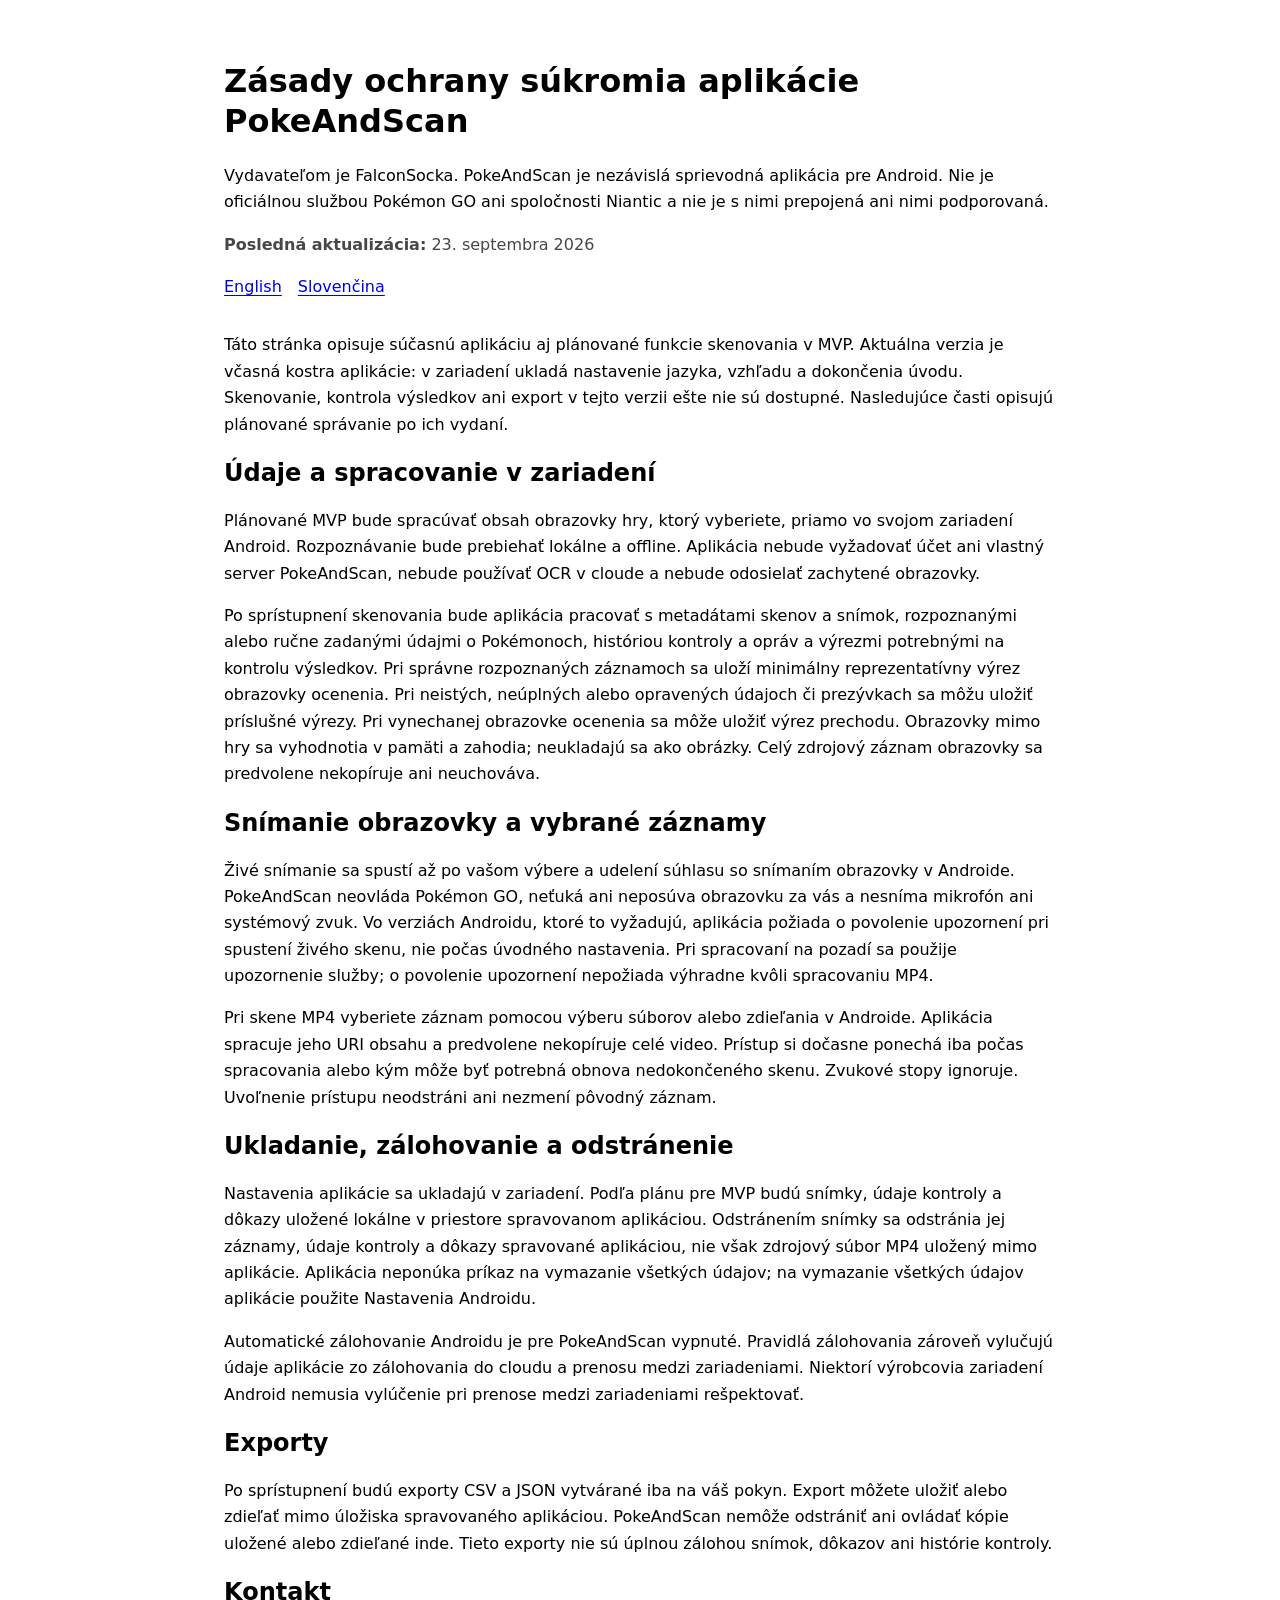
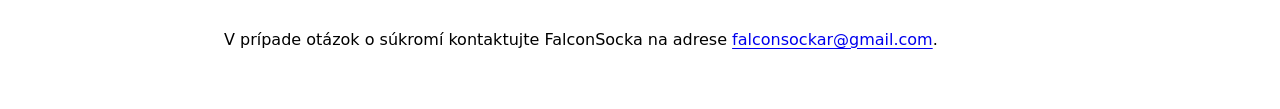
==== sk/index.html @ 6a5e6c2f "Add bilingual PokeAndScan privacy policy" ====
<!doctype html>
<html lang="sk">
  <head>
    <meta charset="utf-8">
    <meta name="viewport" content="width=device-width, initial-scale=1">
    <meta name="description" content="Zásady ochrany súkromia aplikácie PokeAndScan, nezávislej sprievodnej aplikácie pre Android.">
    <title>Zásady ochrany súkromia — PokeAndScan</title>
    <style>
      :root { color-scheme: light dark; font-family: system-ui, sans-serif; line-height: 1.65; }
      body { max-width: 52rem; margin: 0 auto; padding: 1.25rem; }
      nav { display: flex; gap: 1rem; flex-wrap: wrap; margin: 1rem 0 2rem; }
      h1, h2 { line-height: 1.25; }
      a { text-underline-offset: .18em; }
      .updated { color: color-mix(in srgb, currentColor 72%, transparent); }
      @media (min-width: 48rem) { body { padding: 2.5rem; } }
    </style>
  </head>
  <body>
    <header>
      <h1>Zásady ochrany súkromia aplikácie PokeAndScan</h1>
      <p>Vydavateľom je FalconSocka. PokeAndScan je nezávislá sprievodná aplikácia pre Android. Nie je oficiálnou službou Pokémon GO ani spoločnosti Niantic a nie je s nimi prepojená ani nimi podporovaná.</p>
      <p class="updated"><strong>Posledná aktualizácia:</strong> 23. septembra 2026</p>
      <nav aria-label="Výber jazyka">
        <a href="../en/" lang="en">English</a>
        <a href="../sk/" lang="sk" aria-current="page">Slovenčina</a>
      </nav>
    </header>

    <main>
      <p>Táto stránka opisuje súčasnú aplikáciu aj plánované funkcie skenovania v MVP. Aktuálna verzia je včasná kostra aplikácie: v zariadení ukladá nastavenie jazyka, vzhľadu a dokončenia úvodu. Skenovanie, kontrola výsledkov ani export v tejto verzii ešte nie sú dostupné. Nasledujúce časti opisujú plánované správanie po ich vydaní.</p>

      <h2>Údaje a spracovanie v zariadení</h2>
      <p>Plánované MVP bude spracúvať obsah obrazovky hry, ktorý vyberiete, priamo vo svojom zariadení Android. Rozpoznávanie bude prebiehať lokálne a offline. Aplikácia nebude vyžadovať účet ani vlastný server PokeAndScan, nebude používať OCR v cloude a nebude odosielať zachytené obrazovky.</p>
      <p>Po sprístupnení skenovania bude aplikácia pracovať s metadátami skenov a snímok, rozpoznanými alebo ručne zadanými údajmi o Pokémonoch, históriou kontroly a opráv a výrezmi potrebnými na kontrolu výsledkov. Pri správne rozpoznaných záznamoch sa uloží minimálny reprezentatívny výrez obrazovky ocenenia. Pri neistých, neúplných alebo opravených údajoch či prezývkach sa môžu uložiť príslušné výrezy. Pri vynechanej obrazovke ocenenia sa môže uložiť výrez prechodu. Obrazovky mimo hry sa vyhodnotia v pamäti a zahodia; neukladajú sa ako obrázky. Celý zdrojový záznam obrazovky sa predvolene nekopíruje ani neuchováva.</p>

      <h2>Snímanie obrazovky a vybrané záznamy</h2>
      <p>Živé snímanie sa spustí až po vašom výbere a udelení súhlasu so snímaním obrazovky v Androide. PokeAndScan neovláda Pokémon GO, neťuká ani neposúva obrazovku za vás a nesníma mikrofón ani systémový zvuk. Vo verziách Androidu, ktoré to vyžadujú, aplikácia požiada o povolenie upozornení pri spustení živého skenu, nie počas úvodného nastavenia. Pri spracovaní na pozadí sa použije upozornenie služby; o povolenie upozornení nepožiada výhradne kvôli spracovaniu MP4.</p>
      <p>Pri skene MP4 vyberiete záznam pomocou výberu súborov alebo zdieľania v Androide. Aplikácia spracuje jeho URI obsahu a predvolene nekopíruje celé video. Prístup si dočasne ponechá iba počas spracovania alebo kým môže byť potrebná obnova nedokončeného skenu. Zvukové stopy ignoruje. Uvoľnenie prístupu neodstráni ani nezmení pôvodný záznam.</p>

      <h2>Ukladanie, zálohovanie a odstránenie</h2>
      <p>Nastavenia aplikácie sa ukladajú v zariadení. Podľa plánu pre MVP budú snímky, údaje kontroly a dôkazy uložené lokálne v priestore spravovanom aplikáciou. Odstránením snímky sa odstránia jej záznamy, údaje kontroly a dôkazy spravované aplikáciou, nie však zdrojový súbor MP4 uložený mimo aplikácie. Aplikácia neponúka príkaz na vymazanie všetkých údajov; na vymazanie všetkých údajov aplikácie použite Nastavenia Androidu.</p>
      <p>Automatické zálohovanie Androidu je pre PokeAndScan vypnuté. Pravidlá zálohovania zároveň vylučujú údaje aplikácie zo zálohovania do cloudu a prenosu medzi zariadeniami. Niektorí výrobcovia zariadení Android nemusia vylúčenie pri prenose medzi zariadeniami rešpektovať.</p>

      <h2>Exporty</h2>
      <p>Po sprístupnení budú exporty CSV a JSON vytvárané iba na váš pokyn. Export môžete uložiť alebo zdieľať mimo úložiska spravovaného aplikáciou. PokeAndScan nemôže odstrániť ani ovládať kópie uložené alebo zdieľané inde. Tieto exporty nie sú úplnou zálohou snímok, dôkazov ani histórie kontroly.</p>

      <h2>Kontakt</h2>
      <p>V prípade otázok o súkromí kontaktujte FalconSocka na adrese <a id="privacy-email">falconsockar [at] gmail [dot] com</a>.</p>
    </main>

    <script>
      const email = ['falconsockar', 'gmail.com'].join('@');
      const link = document.getElementById('privacy-email');
      link.href = `mailto:${email}`;
      link.textContent = email;
    </script>
  </body>
</html>
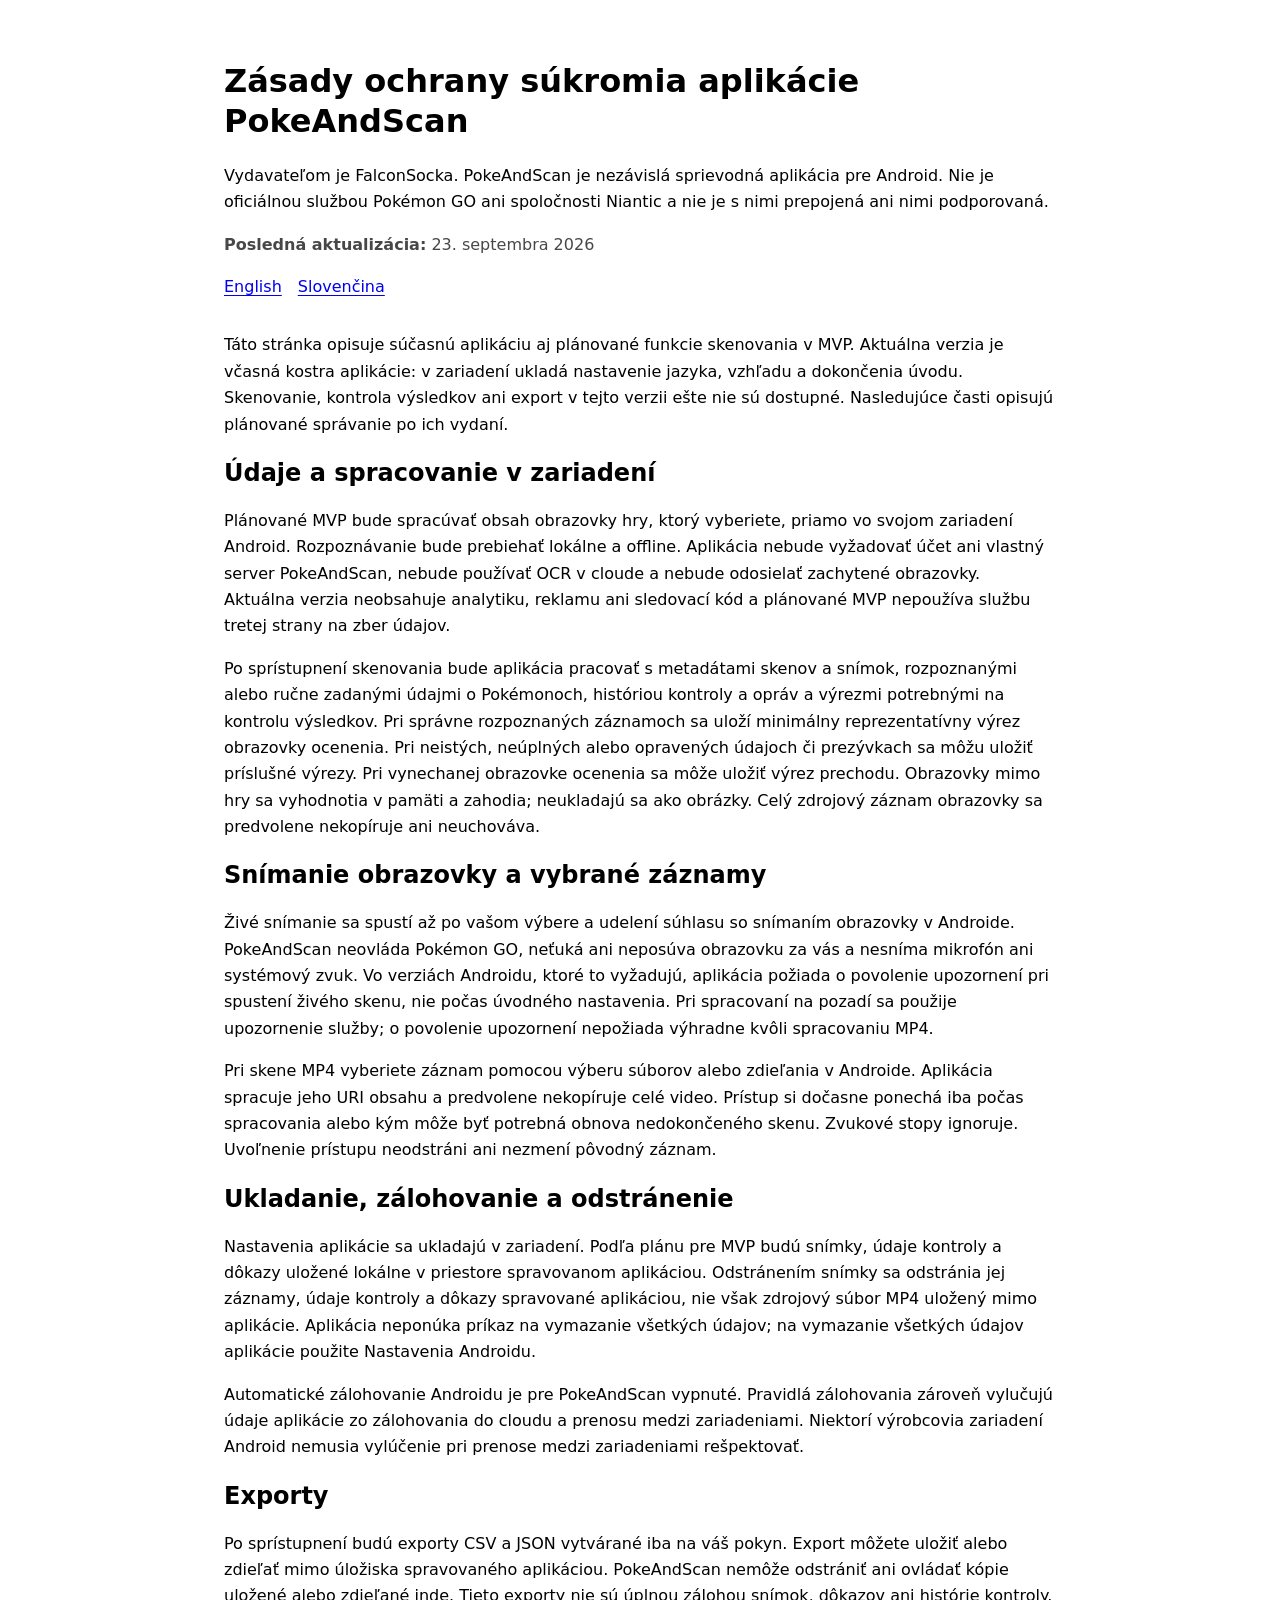
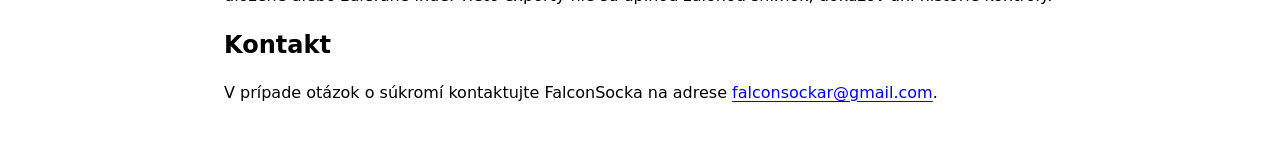
==== commit 1390dbc7: "Share policy assets and clarify data collection" ====
--- a/sk/index.html
+++ b/sk/index.html
@@ -5,15 +5,7 @@
     <meta name="viewport" content="width=device-width, initial-scale=1">
     <meta name="description" content="Zásady ochrany súkromia aplikácie PokeAndScan, nezávislej sprievodnej aplikácie pre Android.">
     <title>Zásady ochrany súkromia — PokeAndScan</title>
-    <style>
-      :root { color-scheme: light dark; font-family: system-ui, sans-serif; line-height: 1.65; }
-      body { max-width: 52rem; margin: 0 auto; padding: 1.25rem; }
-      nav { display: flex; gap: 1rem; flex-wrap: wrap; margin: 1rem 0 2rem; }
-      h1, h2 { line-height: 1.25; }
-      a { text-underline-offset: .18em; }
-      .updated { color: color-mix(in srgb, currentColor 72%, transparent); }
-      @media (min-width: 48rem) { body { padding: 2.5rem; } }
-    </style>
+    <link rel="stylesheet" href="../assets/privacy.css">
   </head>
   <body>
     <header>
@@ -30,7 +22,7 @@
       <p>Táto stránka opisuje súčasnú aplikáciu aj plánované funkcie skenovania v MVP. Aktuálna verzia je včasná kostra aplikácie: v zariadení ukladá nastavenie jazyka, vzhľadu a dokončenia úvodu. Skenovanie, kontrola výsledkov ani export v tejto verzii ešte nie sú dostupné. Nasledujúce časti opisujú plánované správanie po ich vydaní.</p>
 
       <h2>Údaje a spracovanie v zariadení</h2>
-      <p>Plánované MVP bude spracúvať obsah obrazovky hry, ktorý vyberiete, priamo vo svojom zariadení Android. Rozpoznávanie bude prebiehať lokálne a offline. Aplikácia nebude vyžadovať účet ani vlastný server PokeAndScan, nebude používať OCR v cloude a nebude odosielať zachytené obrazovky.</p>
+      <p>Plánované MVP bude spracúvať obsah obrazovky hry, ktorý vyberiete, priamo vo svojom zariadení Android. Rozpoznávanie bude prebiehať lokálne a offline. Aplikácia nebude vyžadovať účet ani vlastný server PokeAndScan, nebude používať OCR v cloude a nebude odosielať zachytené obrazovky. Aktuálna verzia neobsahuje analytiku, reklamu ani sledovací kód a plánované MVP nepoužíva službu tretej strany na zber údajov.</p>
       <p>Po sprístupnení skenovania bude aplikácia pracovať s metadátami skenov a snímok, rozpoznanými alebo ručne zadanými údajmi o Pokémonoch, históriou kontroly a opráv a výrezmi potrebnými na kontrolu výsledkov. Pri správne rozpoznaných záznamoch sa uloží minimálny reprezentatívny výrez obrazovky ocenenia. Pri neistých, neúplných alebo opravených údajoch či prezývkach sa môžu uložiť príslušné výrezy. Pri vynechanej obrazovke ocenenia sa môže uložiť výrez prechodu. Obrazovky mimo hry sa vyhodnotia v pamäti a zahodia; neukladajú sa ako obrázky. Celý zdrojový záznam obrazovky sa predvolene nekopíruje ani neuchováva.</p>
 
       <h2>Snímanie obrazovky a vybrané záznamy</h2>
@@ -47,12 +39,6 @@
       <h2>Kontakt</h2>
       <p>V prípade otázok o súkromí kontaktujte FalconSocka na adrese <a id="privacy-email">falconsockar [at] gmail [dot] com</a>.</p>
     </main>
-
-    <script>
-      const email = ['falconsockar', 'gmail.com'].join('@');
-      const link = document.getElementById('privacy-email');
-      link.href = `mailto:${email}`;
-      link.textContent = email;
-    </script>
+    <script src="../assets/contact.js" defer></script>
   </body>
 </html>
--- a/assets/privacy.css
+++ b/assets/privacy.css
@@ -0,0 +1,37 @@
+:root {
+  color-scheme: light dark;
+  font-family: system-ui, sans-serif;
+  line-height: 1.65;
+}
+
+body {
+  max-width: 52rem;
+  margin: 0 auto;
+  padding: 1.25rem;
+}
+
+nav {
+  display: flex;
+  gap: 1rem;
+  flex-wrap: wrap;
+  margin: 1rem 0 2rem;
+}
+
+h1,
+h2 {
+  line-height: 1.25;
+}
+
+a {
+  text-underline-offset: .18em;
+}
+
+.updated {
+  color: color-mix(in srgb, currentColor 72%, transparent);
+}
+
+@media (min-width: 48rem) {
+  body {
+    padding: 2.5rem;
+  }
+}
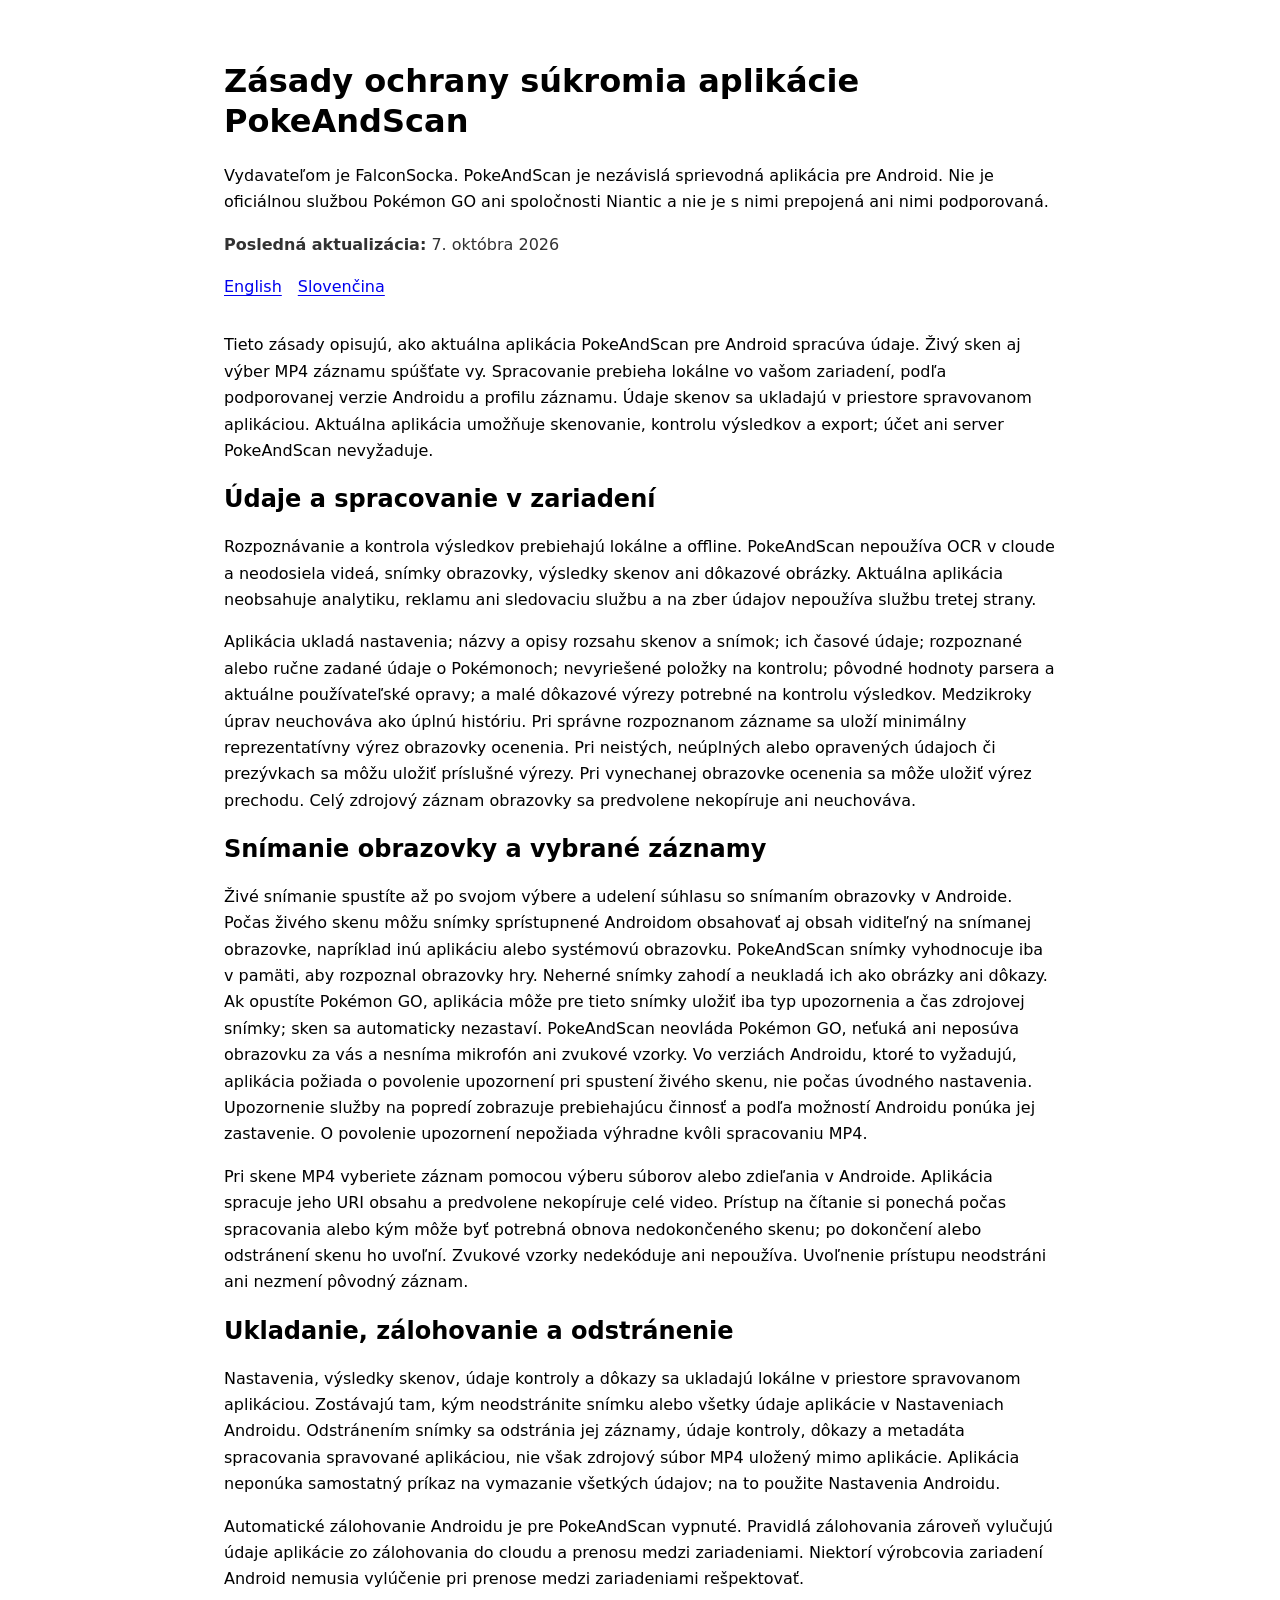
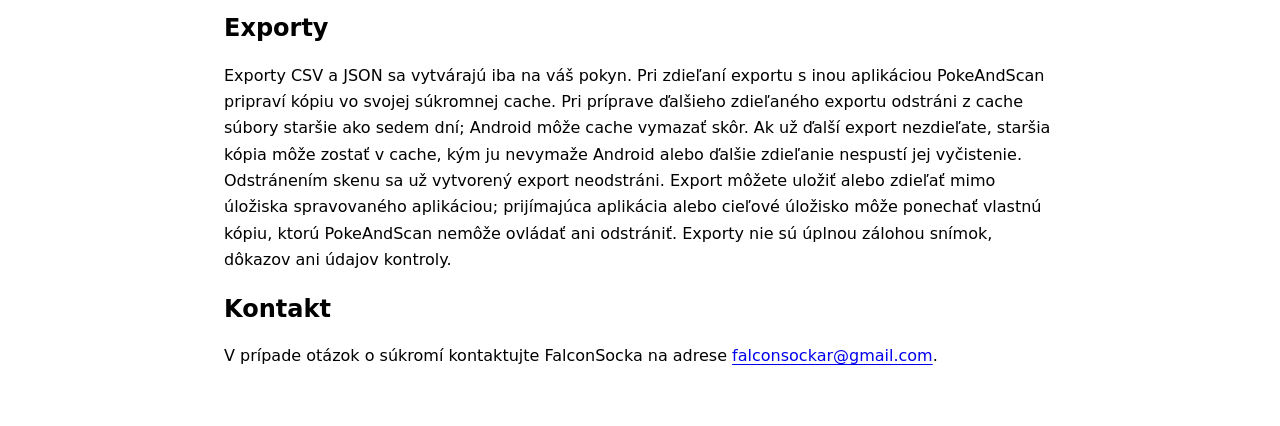
==== commit 8f62da66: "Update privacy policy for current app behavior" ====
--- a/sk/index.html
+++ b/sk/index.html
@@ -11,7 +11,7 @@
     <header>
       <h1>Zásady ochrany súkromia aplikácie PokeAndScan</h1>
       <p>Vydavateľom je FalconSocka. PokeAndScan je nezávislá sprievodná aplikácia pre Android. Nie je oficiálnou službou Pokémon GO ani spoločnosti Niantic a nie je s nimi prepojená ani nimi podporovaná.</p>
-      <p class="updated"><strong>Posledná aktualizácia:</strong> 23. septembra 2026</p>
+      <p class="updated"><strong>Posledná aktualizácia:</strong> 7. októbra 2026</p>
       <nav aria-label="Výber jazyka">
         <a href="../en/" lang="en">English</a>
         <a href="../sk/" lang="sk" aria-current="page">Slovenčina</a>
@@ -19,22 +19,22 @@
     </header>
 
     <main>
-      <p>Táto stránka opisuje súčasnú aplikáciu aj plánované funkcie skenovania v MVP. Aktuálna verzia je včasná kostra aplikácie: v zariadení ukladá nastavenie jazyka, vzhľadu a dokončenia úvodu. Skenovanie, kontrola výsledkov ani export v tejto verzii ešte nie sú dostupné. Nasledujúce časti opisujú plánované správanie po ich vydaní.</p>
+      <p>Tieto zásady opisujú, ako aktuálna aplikácia PokeAndScan pre Android spracúva údaje. Živý sken aj výber MP4 záznamu spúšťate vy. Spracovanie prebieha lokálne vo vašom zariadení, podľa podporovanej verzie Androidu a profilu záznamu. Údaje skenov sa ukladajú v priestore spravovanom aplikáciou. Aktuálna aplikácia umožňuje skenovanie, kontrolu výsledkov a export; účet ani server PokeAndScan nevyžaduje.</p>
 
       <h2>Údaje a spracovanie v zariadení</h2>
-      <p>Plánované MVP bude spracúvať obsah obrazovky hry, ktorý vyberiete, priamo vo svojom zariadení Android. Rozpoznávanie bude prebiehať lokálne a offline. Aplikácia nebude vyžadovať účet ani vlastný server PokeAndScan, nebude používať OCR v cloude a nebude odosielať zachytené obrazovky. Aktuálna verzia neobsahuje analytiku, reklamu ani sledovací kód a plánované MVP nepoužíva službu tretej strany na zber údajov.</p>
-      <p>Po sprístupnení skenovania bude aplikácia pracovať s metadátami skenov a snímok, rozpoznanými alebo ručne zadanými údajmi o Pokémonoch, históriou kontroly a opráv a výrezmi potrebnými na kontrolu výsledkov. Pri správne rozpoznaných záznamoch sa uloží minimálny reprezentatívny výrez obrazovky ocenenia. Pri neistých, neúplných alebo opravených údajoch či prezývkach sa môžu uložiť príslušné výrezy. Pri vynechanej obrazovke ocenenia sa môže uložiť výrez prechodu. Obrazovky mimo hry sa vyhodnotia v pamäti a zahodia; neukladajú sa ako obrázky. Celý zdrojový záznam obrazovky sa predvolene nekopíruje ani neuchováva.</p>
+      <p>Rozpoznávanie a kontrola výsledkov prebiehajú lokálne a offline. PokeAndScan nepoužíva OCR v cloude a neodosiela videá, snímky obrazovky, výsledky skenov ani dôkazové obrázky. Aktuálna aplikácia neobsahuje analytiku, reklamu ani sledovaciu službu a na zber údajov nepoužíva službu tretej strany.</p>
+      <p>Aplikácia ukladá nastavenia; názvy a opisy rozsahu skenov a snímok; ich časové údaje; rozpoznané alebo ručne zadané údaje o Pokémonoch; nevyriešené položky na kontrolu; pôvodné hodnoty parsera a aktuálne používateľské opravy; a malé dôkazové výrezy potrebné na kontrolu výsledkov. Medzikroky úprav neuchováva ako úplnú históriu. Pri správne rozpoznanom zázname sa uloží minimálny reprezentatívny výrez obrazovky ocenenia. Pri neistých, neúplných alebo opravených údajoch či prezývkach sa môžu uložiť príslušné výrezy. Pri vynechanej obrazovke ocenenia sa môže uložiť výrez prechodu. Celý zdrojový záznam obrazovky sa predvolene nekopíruje ani neuchováva.</p>
 
       <h2>Snímanie obrazovky a vybrané záznamy</h2>
-      <p>Živé snímanie sa spustí až po vašom výbere a udelení súhlasu so snímaním obrazovky v Androide. PokeAndScan neovláda Pokémon GO, neťuká ani neposúva obrazovku za vás a nesníma mikrofón ani systémový zvuk. Vo verziách Androidu, ktoré to vyžadujú, aplikácia požiada o povolenie upozornení pri spustení živého skenu, nie počas úvodného nastavenia. Pri spracovaní na pozadí sa použije upozornenie služby; o povolenie upozornení nepožiada výhradne kvôli spracovaniu MP4.</p>
-      <p>Pri skene MP4 vyberiete záznam pomocou výberu súborov alebo zdieľania v Androide. Aplikácia spracuje jeho URI obsahu a predvolene nekopíruje celé video. Prístup si dočasne ponechá iba počas spracovania alebo kým môže byť potrebná obnova nedokončeného skenu. Zvukové stopy ignoruje. Uvoľnenie prístupu neodstráni ani nezmení pôvodný záznam.</p>
+      <p>Živé snímanie spustíte až po svojom výbere a udelení súhlasu so snímaním obrazovky v Androide. Počas živého skenu môžu snímky sprístupnené Androidom obsahovať aj obsah viditeľný na snímanej obrazovke, napríklad inú aplikáciu alebo systémovú obrazovku. PokeAndScan snímky vyhodnocuje iba v pamäti, aby rozpoznal obrazovky hry. Neherné snímky zahodí a neukladá ich ako obrázky ani dôkazy. Ak opustíte Pokémon GO, aplikácia môže pre tieto snímky uložiť iba typ upozornenia a čas zdrojovej snímky; sken sa automaticky nezastaví. PokeAndScan neovláda Pokémon GO, neťuká ani neposúva obrazovku za vás a nesníma mikrofón ani zvukové vzorky. Vo verziách Androidu, ktoré to vyžadujú, aplikácia požiada o povolenie upozornení pri spustení živého skenu, nie počas úvodného nastavenia. Upozornenie služby na popredí zobrazuje prebiehajúcu činnosť a podľa možností Androidu ponúka jej zastavenie. O povolenie upozornení nepožiada výhradne kvôli spracovaniu MP4.</p>
+      <p>Pri skene MP4 vyberiete záznam pomocou výberu súborov alebo zdieľania v Androide. Aplikácia spracuje jeho URI obsahu a predvolene nekopíruje celé video. Prístup na čítanie si ponechá počas spracovania alebo kým môže byť potrebná obnova nedokončeného skenu; po dokončení alebo odstránení skenu ho uvoľní. Zvukové vzorky nedekóduje ani nepoužíva. Uvoľnenie prístupu neodstráni ani nezmení pôvodný záznam.</p>
 
       <h2>Ukladanie, zálohovanie a odstránenie</h2>
-      <p>Nastavenia aplikácie sa ukladajú v zariadení. Podľa plánu pre MVP budú snímky, údaje kontroly a dôkazy uložené lokálne v priestore spravovanom aplikáciou. Odstránením snímky sa odstránia jej záznamy, údaje kontroly a dôkazy spravované aplikáciou, nie však zdrojový súbor MP4 uložený mimo aplikácie. Aplikácia neponúka príkaz na vymazanie všetkých údajov; na vymazanie všetkých údajov aplikácie použite Nastavenia Androidu.</p>
+      <p>Nastavenia, výsledky skenov, údaje kontroly a dôkazy sa ukladajú lokálne v priestore spravovanom aplikáciou. Zostávajú tam, kým neodstránite snímku alebo všetky údaje aplikácie v Nastaveniach Androidu. Odstránením snímky sa odstránia jej záznamy, údaje kontroly, dôkazy a metadáta spracovania spravované aplikáciou, nie však zdrojový súbor MP4 uložený mimo aplikácie. Aplikácia neponúka samostatný príkaz na vymazanie všetkých údajov; na to použite Nastavenia Androidu.</p>
       <p>Automatické zálohovanie Androidu je pre PokeAndScan vypnuté. Pravidlá zálohovania zároveň vylučujú údaje aplikácie zo zálohovania do cloudu a prenosu medzi zariadeniami. Niektorí výrobcovia zariadení Android nemusia vylúčenie pri prenose medzi zariadeniami rešpektovať.</p>
 
       <h2>Exporty</h2>
-      <p>Po sprístupnení budú exporty CSV a JSON vytvárané iba na váš pokyn. Export môžete uložiť alebo zdieľať mimo úložiska spravovaného aplikáciou. PokeAndScan nemôže odstrániť ani ovládať kópie uložené alebo zdieľané inde. Tieto exporty nie sú úplnou zálohou snímok, dôkazov ani histórie kontroly.</p>
+      <p>Exporty CSV a JSON sa vytvárajú iba na váš pokyn. Pri zdieľaní exportu s inou aplikáciou PokeAndScan pripraví kópiu vo svojej súkromnej cache. Pri príprave ďalšieho zdieľaného exportu odstráni z cache súbory staršie ako sedem dní; Android môže cache vymazať skôr. Ak už ďalší export nezdieľate, staršia kópia môže zostať v cache, kým ju nevymaže Android alebo ďalšie zdieľanie nespustí jej vyčistenie. Odstránením skenu sa už vytvorený export neodstráni. Export môžete uložiť alebo zdieľať mimo úložiska spravovaného aplikáciou; prijímajúca aplikácia alebo cieľové úložisko môže ponechať vlastnú kópiu, ktorú PokeAndScan nemôže ovládať ani odstrániť. Exporty nie sú úplnou zálohou snímok, dôkazov ani údajov kontroly.</p>
 
       <h2>Kontakt</h2>
       <p>V prípade otázok o súkromí kontaktujte FalconSocka na adrese <a id="privacy-email">falconsockar [at] gmail [dot] com</a>.</p>
--- a/assets/privacy.css
+++ b/assets/privacy.css
@@ -27,7 +27,7 @@
 }
 
 .updated {
-  color: color-mix(in srgb, currentColor 72%, transparent);
+  opacity: .8;
 }
 
 @media (min-width: 48rem) {
